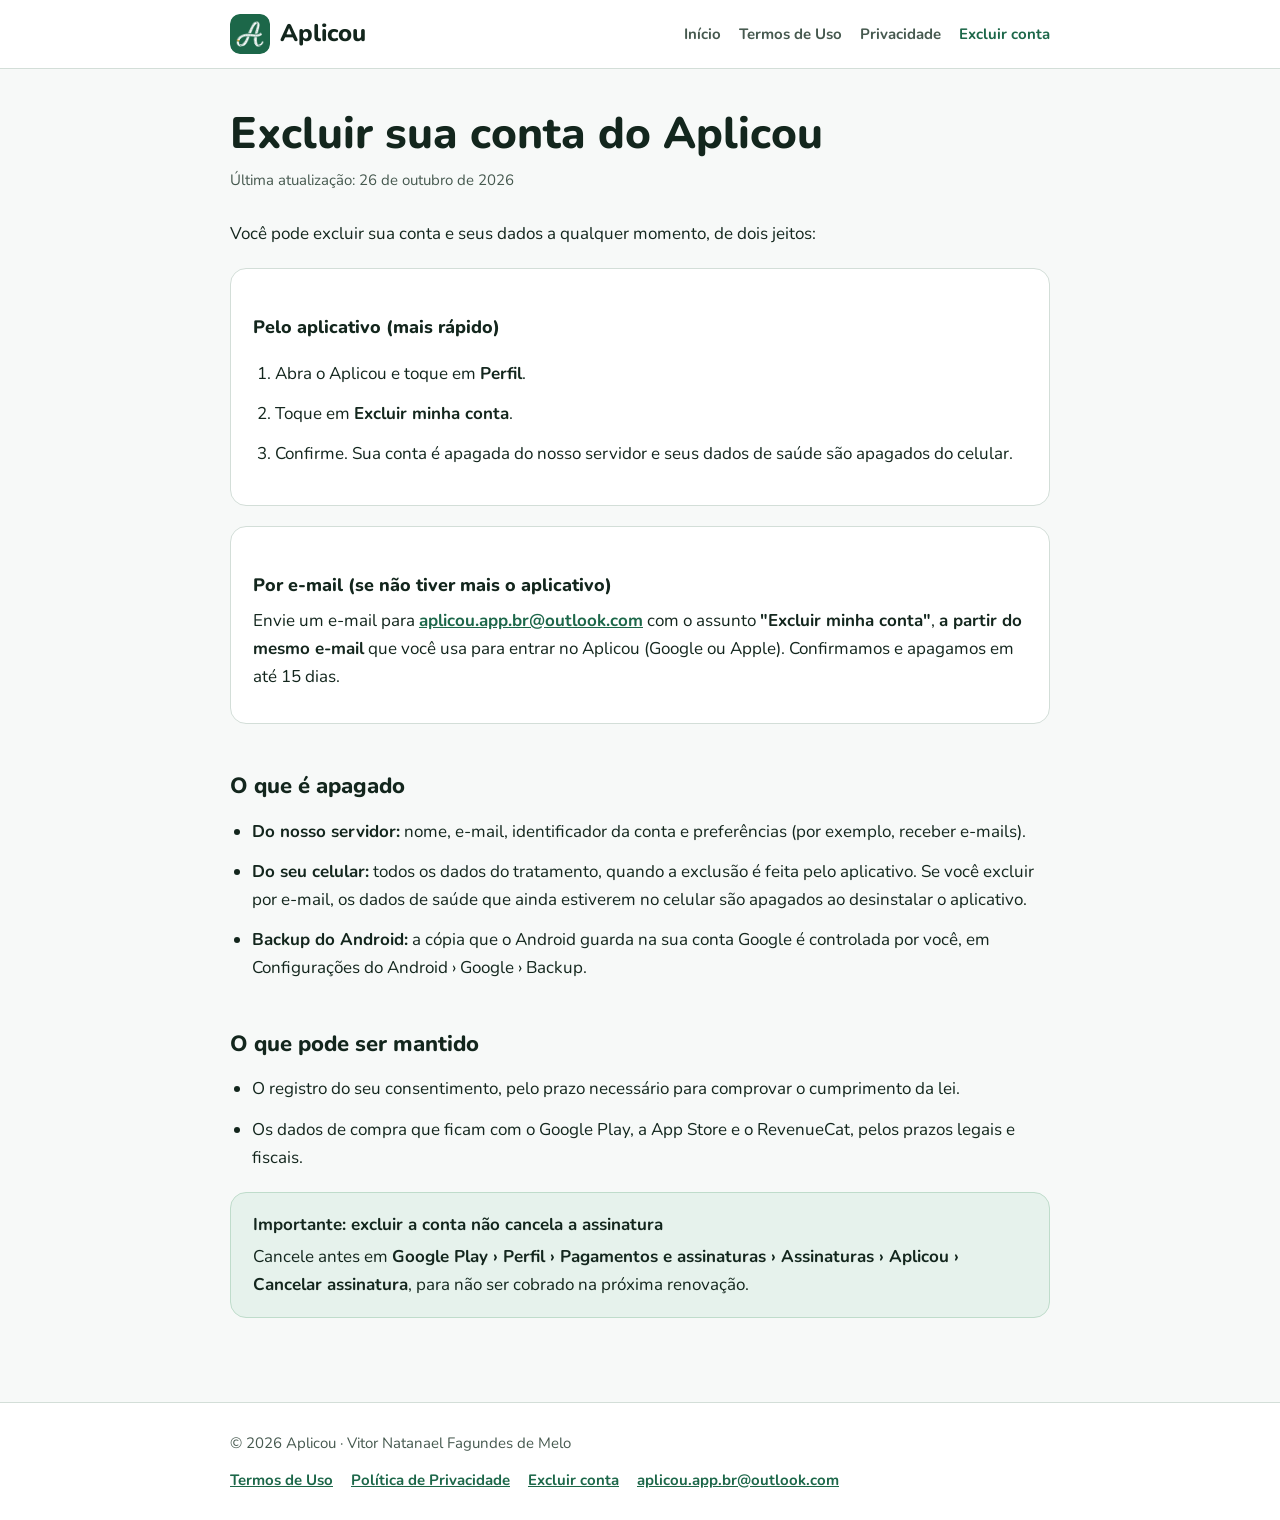
==== excluir-conta/index.html @ f7621bf8 "Add files via upload" ====
<!doctype html>
<html lang="pt-BR">
<head>
<meta charset="utf-8">
<meta name="viewport" content="width=device-width, initial-scale=1">
<title>Excluir conta – Aplicou</title>
<meta name="description" content="Como excluir sua conta e seus dados do Aplicou.">
<link rel="icon" type="image/png" sizes="32x32" href="../img/favicon-32.png">
<link rel="apple-touch-icon" href="../img/apple-touch-icon.png">
<meta name="theme-color" content="#1C6749">
<link rel="preconnect" href="https://fonts.googleapis.com">
<link rel="preconnect" href="https://fonts.gstatic.com" crossorigin>
<link href="https://fonts.googleapis.com/css2?family=Nunito:wght@400;700;800&display=swap" rel="stylesheet">
<link rel="stylesheet" href="../estilo.css">
</head>
<body>
<header class="topo"><div class="caixa">
  <a class="marca" href=".././"><img src="../img/icone-192.png" alt="" width="40" height="40">Aplicou</a>
  <nav class="menu" aria-label="Páginas">
    <a href=".././">Início</a>
    <a href="../termos/">Termos de Uso</a>
    <a href="../privacidade/">Privacidade</a>
    <a href="../excluir-conta/" aria-current="page">Excluir conta</a>
  </nav>
</div></header>
<main><div class="caixa">

<h1>Excluir sua conta do Aplicou</h1>
<p class="data">Última atualização: 26 de outubro de 2026</p>
<p>Você pode excluir sua conta e seus dados a qualquer momento, de dois jeitos:</p>

<div class="cartao">
<h3>Pelo aplicativo (mais rápido)</h3>
<ol>
<li>Abra o Aplicou e toque em <strong>Perfil</strong>.</li>
<li>Toque em <strong>Excluir minha conta</strong>.</li>
<li>Confirme. Sua conta é apagada do nosso servidor e seus dados de saúde são apagados do celular.</li>
</ol>
</div>

<div class="cartao">
<h3>Por e-mail (se não tiver mais o aplicativo)</h3>
<p>Envie um e-mail para <a href="mailto:aplicou.app.br@outlook.com?subject=Excluir%20minha%20conta">aplicou.app.br@outlook.com</a> com o assunto <strong>"Excluir minha conta"</strong>, <strong>a partir do mesmo e-mail</strong> que você usa para entrar no Aplicou (Google ou Apple). Confirmamos e apagamos em até 15 dias.</p>
</div>

<h2>O que é apagado</h2>
<ul>
<li><strong>Do nosso servidor:</strong> nome, e-mail, identificador da conta e preferências (por exemplo, receber e-mails).</li>
<li><strong>Do seu celular:</strong> todos os dados do tratamento, quando a exclusão é feita pelo aplicativo. Se você excluir por e-mail, os dados de saúde que ainda estiverem no celular são apagados ao desinstalar o aplicativo.</li>
<li><strong>Backup do Android:</strong> a cópia que o Android guarda na sua conta Google é controlada por você, em Configurações do Android › Google › Backup.</li>
</ul>

<h2>O que pode ser mantido</h2>
<ul>
<li>O registro do seu consentimento, pelo prazo necessário para comprovar o cumprimento da lei.</li>
<li>Os dados de compra que ficam com o Google Play, a App Store e o RevenueCat, pelos prazos legais e fiscais.</li>
</ul>

<div class="destaque"><strong class="rotulo">Importante: excluir a conta não cancela a assinatura</strong>
Cancele antes em <strong>Google Play › Perfil › Pagamentos e assinaturas › Assinaturas › Aplicou › Cancelar assinatura</strong>, para não ser cobrado na próxima renovação.</div>

</div></main>
<footer class="rodape"><div class="caixa">
  <span>© 2026 Aplicou · Vitor Natanael Fagundes de Melo</span>
  <nav aria-label="Rodapé">
    <a href="../termos/">Termos de Uso</a>
    <a href="../privacidade/">Política de Privacidade</a>
    <a href="../excluir-conta/">Excluir conta</a>
    <a href="mailto:aplicou.app.br@outlook.com">aplicou.app.br@outlook.com</a>
  </nav>
</div></footer>
</body>
</html>
---- estilo.css ----
:root{
  --verde:#1C6749;--verde-escuro:#14513A;--ambar:#F5A524;--tinta:#13261D;
  --menta:#E6F2EC;--gelo:#F7F9F8;--branco:#FFFFFF;--borda:#D3DED8;--suave:#46594F;
}
*{box-sizing:border-box}
html{-webkit-text-size-adjust:100%}
body{margin:0;background:var(--gelo);color:var(--tinta);font-family:'Nunito',system-ui,-apple-system,'Segoe UI',sans-serif;font-size:17px;line-height:1.65}
a{color:var(--verde);font-weight:700}
a:hover{color:var(--verde-escuro)}
a:focus-visible,button:focus-visible{outline:3px solid var(--ambar);outline-offset:2px;border-radius:6px}
.topo{background:var(--branco);border-bottom:1px solid var(--borda)}
.topo .caixa{display:flex;align-items:center;justify-content:space-between;gap:16px;padding-top:14px;padding-bottom:14px}
.marca{display:flex;align-items:center;gap:10px;text-decoration:none;color:var(--tinta);font-weight:800;font-size:24px}
.marca img{width:40px;height:40px;border-radius:10px}
.menu{display:flex;gap:18px;flex-wrap:wrap;font-size:15px}
.menu a{text-decoration:none;color:var(--suave);font-weight:700}
.menu a[aria-current="page"]{color:var(--verde)}
.caixa{max-width:860px;margin:0 auto;padding-left:20px;padding-right:20px}
main .caixa{padding-top:40px;padding-bottom:64px}
h1{font-size:clamp(30px,6vw,44px);line-height:1.15;font-weight:800;margin:0 0 8px}
h2{font-size:22px;line-height:1.3;font-weight:800;margin:40px 0 10px;padding-top:8px}
h3{font-size:18px;font-weight:800;margin:24px 0 6px}
p,li{margin:0 0 12px}
ul,ol{padding-left:22px}
.data{color:var(--suave);font-size:15px;margin-bottom:28px}
.cartao{background:var(--branco);border:1px solid var(--borda);border-radius:16px;padding:20px 22px;margin:20px 0}
.destaque{background:var(--menta);border:1px solid #BFDCCB;border-radius:16px;padding:18px 22px;margin:20px 0}
.destaque .rotulo{display:block;margin-bottom:4px}
.indice{columns:2;column-gap:28px;padding-left:20px;margin:0}
.indice li{margin-bottom:6px;break-inside:avoid}
table{width:100%;border-collapse:collapse;background:var(--branco);border-radius:12px;overflow:hidden;font-size:15px;margin:16px 0}
th,td{text-align:left;padding:12px 14px;border-bottom:1px solid var(--borda);vertical-align:top}
th{background:var(--menta);font-weight:800}
.tabela{overflow-x:auto}
.rodape{border-top:1px solid var(--borda);background:var(--branco);font-size:15px;color:var(--suave)}
.rodape .caixa{padding-top:28px;padding-bottom:28px;display:flex;flex-wrap:wrap;gap:12px 24px;justify-content:space-between}
.rodape nav{display:flex;flex-wrap:wrap;gap:8px 18px}
/* início */
.heroi{text-align:center;padding:56px 0 24px}
.heroi img{width:112px;height:112px;border-radius:28px;box-shadow:0 12px 32px rgba(28,103,73,.25)}
.heroi h1{font-size:clamp(40px,9vw,64px);color:var(--verde);margin:20px 0 6px}
.heroi p.frase{font-size:clamp(20px,4vw,24px);font-weight:700;margin:0 0 24px}
.selo{display:inline-block;background:var(--tinta);color:var(--branco);font-weight:800;padding:14px 26px;border-radius:999px;font-size:17px}
.recursos{display:grid;grid-template-columns:repeat(2,minmax(0,1fr));gap:16px;margin:40px 0}
.recursos .cartao{margin:0}
.recursos h3{margin-top:0}
.aviso-medico{font-size:15px;color:var(--suave);text-align:center;max-width:640px;margin:24px auto 0}
@media (max-width:600px){
  body{font-size:16px}
  .indice{columns:1}
  .recursos{grid-template-columns:1fr}
  .topo .caixa{flex-direction:column;align-items:flex-start;gap:8px}
  main .caixa{padding-top:28px}
}
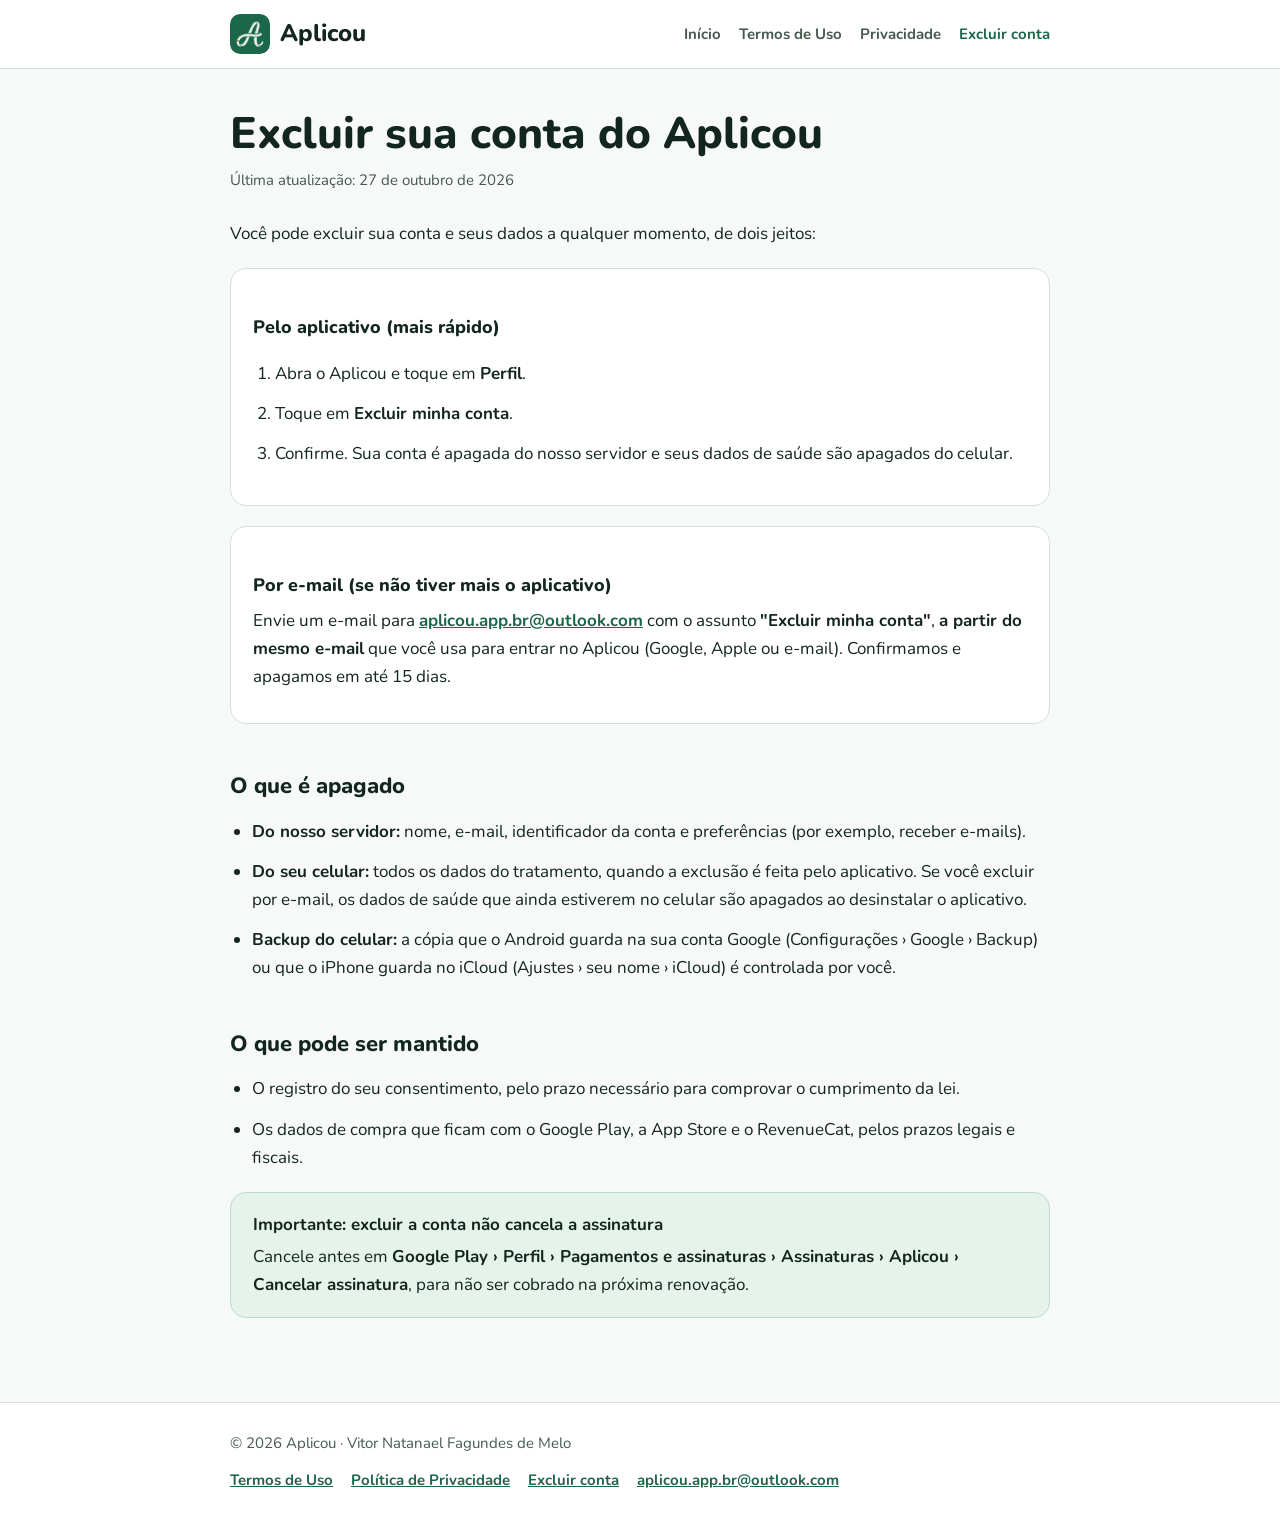
==== commit 99e63e6e: "Update index.htmlExcluir conta: login por e-mail e backup do iCloud" ====
--- a/excluir-conta/index.html
+++ b/excluir-conta/index.html
@@ -26,7 +26,7 @@
 <main><div class="caixa">
 
 <h1>Excluir sua conta do Aplicou</h1>
-<p class="data">Última atualização: 26 de outubro de 2026</p>
+<p class="data">Última atualização: 27 de outubro de 2026</p>
 <p>Você pode excluir sua conta e seus dados a qualquer momento, de dois jeitos:</p>
 
 <div class="cartao">
@@ -40,14 +40,14 @@
 
 <div class="cartao">
 <h3>Por e-mail (se não tiver mais o aplicativo)</h3>
-<p>Envie um e-mail para <a href="mailto:aplicou.app.br@outlook.com?subject=Excluir%20minha%20conta">aplicou.app.br@outlook.com</a> com o assunto <strong>"Excluir minha conta"</strong>, <strong>a partir do mesmo e-mail</strong> que você usa para entrar no Aplicou (Google ou Apple). Confirmamos e apagamos em até 15 dias.</p>
+<p>Envie um e-mail para <a href="mailto:aplicou.app.br@outlook.com?subject=Excluir%20minha%20conta">aplicou.app.br@outlook.com</a> com o assunto <strong>"Excluir minha conta"</strong>, <strong>a partir do mesmo e-mail</strong> que você usa para entrar no Aplicou (Google, Apple ou e-mail). Confirmamos e apagamos em até 15 dias.</p>
 </div>
 
 <h2>O que é apagado</h2>
 <ul>
 <li><strong>Do nosso servidor:</strong> nome, e-mail, identificador da conta e preferências (por exemplo, receber e-mails).</li>
 <li><strong>Do seu celular:</strong> todos os dados do tratamento, quando a exclusão é feita pelo aplicativo. Se você excluir por e-mail, os dados de saúde que ainda estiverem no celular são apagados ao desinstalar o aplicativo.</li>
-<li><strong>Backup do Android:</strong> a cópia que o Android guarda na sua conta Google é controlada por você, em Configurações do Android › Google › Backup.</li>
+<li><strong>Backup do celular:</strong> a cópia que o Android guarda na sua conta Google (Configurações › Google › Backup) ou que o iPhone guarda no iCloud (Ajustes › seu nome › iCloud) é controlada por você.</li>
 </ul>
 
 <h2>O que pode ser mantido</h2>
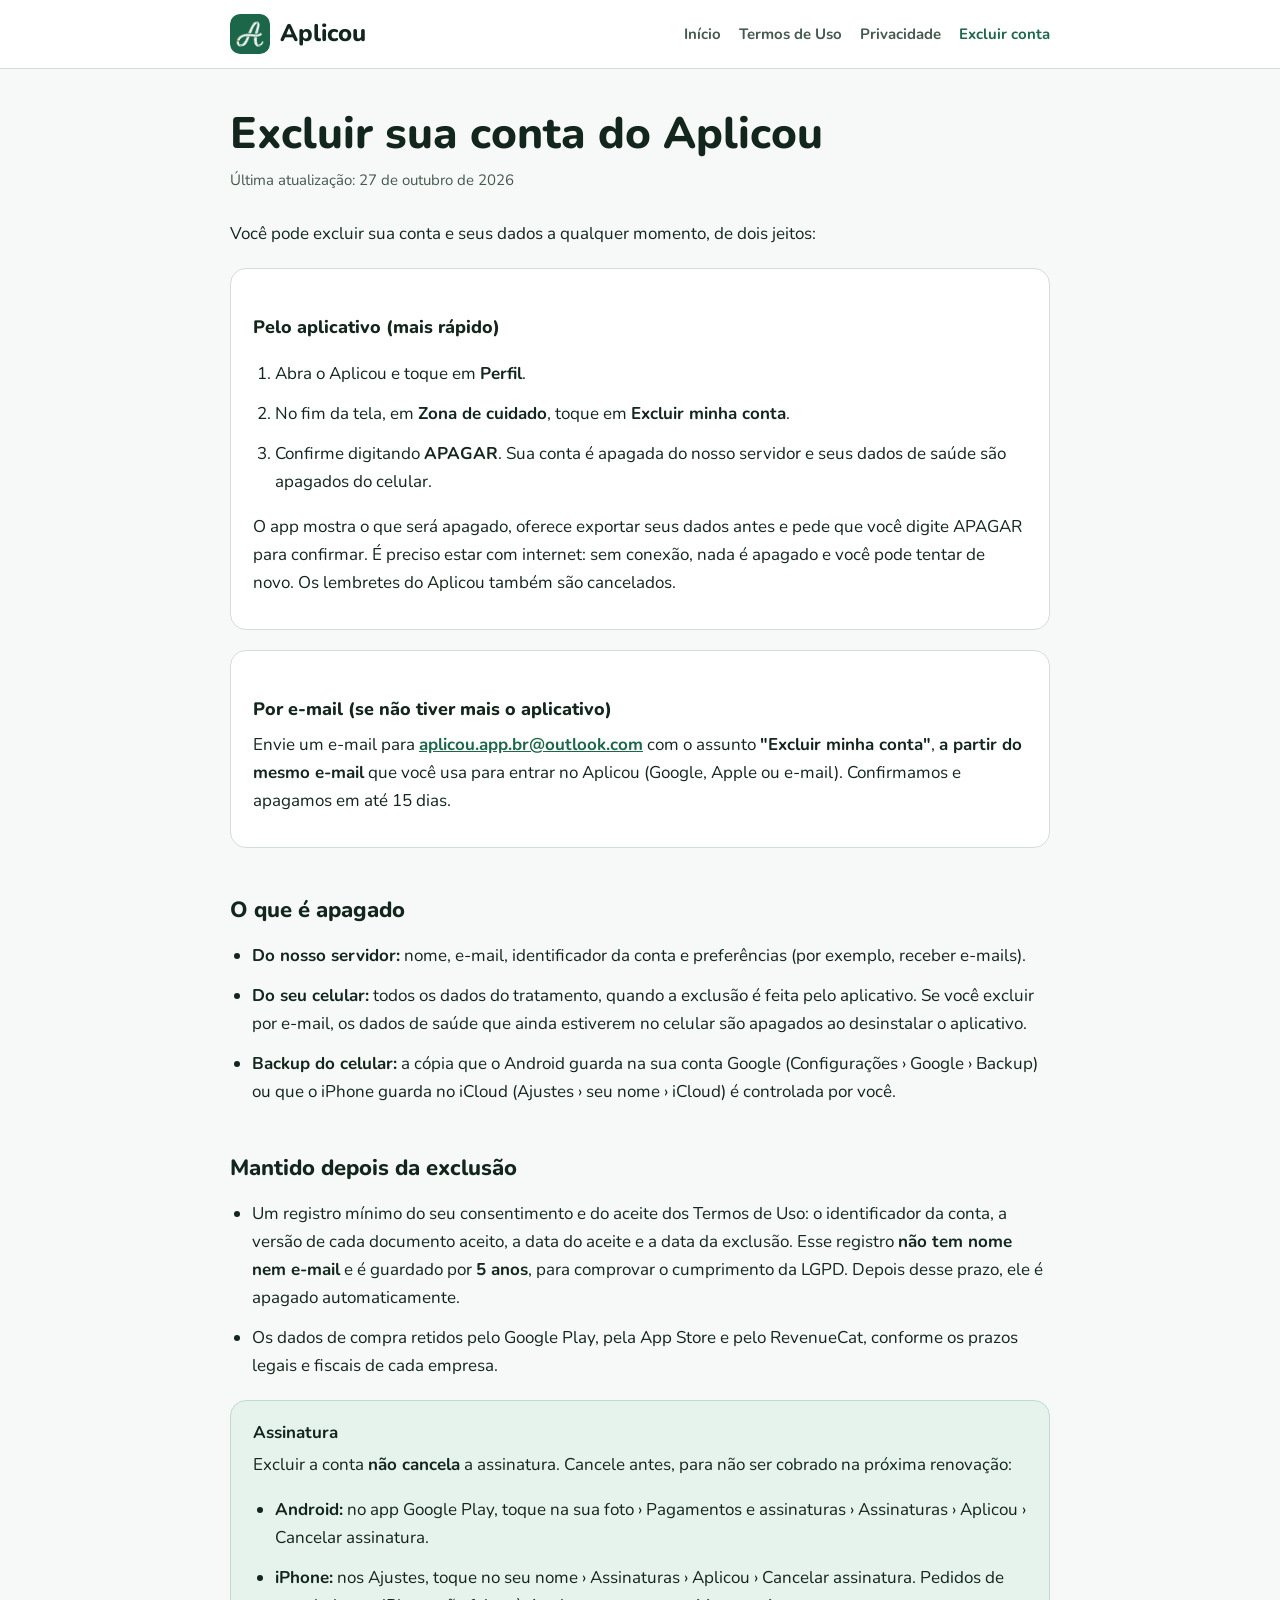
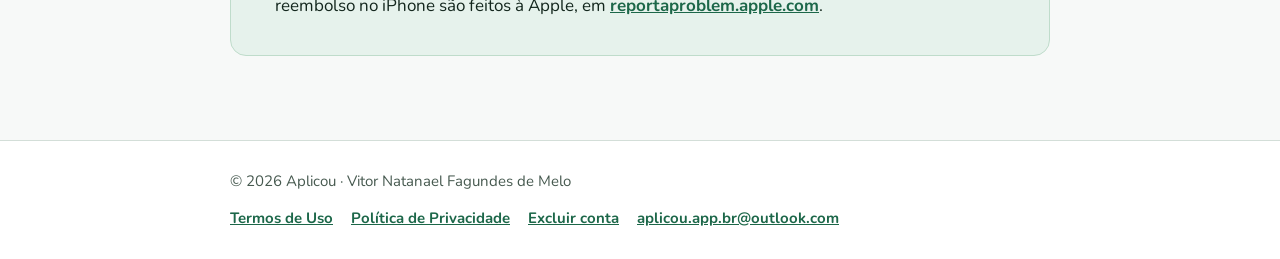
==== commit 475c2ab1: "Excluir conta: registro de consentimento por 5 anos e cancelamento no iPhone" ====
--- a/excluir-conta/index.html
+++ b/excluir-conta/index.html
@@ -33,9 +33,10 @@
 <h3>Pelo aplicativo (mais rápido)</h3>
 <ol>
 <li>Abra o Aplicou e toque em <strong>Perfil</strong>.</li>
-<li>Toque em <strong>Excluir minha conta</strong>.</li>
-<li>Confirme. Sua conta é apagada do nosso servidor e seus dados de saúde são apagados do celular.</li>
+<li>No fim da tela, em <strong>Zona de cuidado</strong>, toque em <strong>Excluir minha conta</strong>.</li>
+<li>Confirme digitando <strong>APAGAR</strong>. Sua conta é apagada do nosso servidor e seus dados de saúde são apagados do celular.</li>
 </ol>
+<p>O app mostra o que será apagado, oferece exportar seus dados antes e pede que você digite APAGAR para confirmar. É preciso estar com internet: sem conexão, nada é apagado e você pode tentar de novo. Os lembretes do Aplicou também são cancelados.</p>
 </div>
 
 <div class="cartao">
@@ -50,14 +51,18 @@
 <li><strong>Backup do celular:</strong> a cópia que o Android guarda na sua conta Google (Configurações › Google › Backup) ou que o iPhone guarda no iCloud (Ajustes › seu nome › iCloud) é controlada por você.</li>
 </ul>
 
-<h2>O que pode ser mantido</h2>
+<h2>Mantido depois da exclusão</h2>
 <ul>
-<li>O registro do seu consentimento, pelo prazo necessário para comprovar o cumprimento da lei.</li>
-<li>Os dados de compra que ficam com o Google Play, a App Store e o RevenueCat, pelos prazos legais e fiscais.</li>
+<li>Um registro mínimo do seu consentimento e do aceite dos Termos de Uso: o identificador da conta, a versão de cada documento aceito, a data do aceite e a data da exclusão. Esse registro <strong>não tem nome nem e-mail</strong> e é guardado por <strong>5 anos</strong>, para comprovar o cumprimento da LGPD. Depois desse prazo, ele é apagado automaticamente.</li>
+<li>Os dados de compra retidos pelo Google Play, pela App Store e pelo RevenueCat, conforme os prazos legais e fiscais de cada empresa.</li>
 </ul>
 
-<div class="destaque"><strong class="rotulo">Importante: excluir a conta não cancela a assinatura</strong>
-Cancele antes em <strong>Google Play › Perfil › Pagamentos e assinaturas › Assinaturas › Aplicou › Cancelar assinatura</strong>, para não ser cobrado na próxima renovação.</div>
+<div class="destaque"><strong class="rotulo">Assinatura</strong>
+Excluir a conta <strong>não cancela</strong> a assinatura. Cancele antes, para não ser cobrado na próxima renovação:
+<ul>
+<li><strong>Android:</strong> no app Google Play, toque na sua foto › Pagamentos e assinaturas › Assinaturas › Aplicou › Cancelar assinatura.</li>
+<li><strong>iPhone:</strong> nos Ajustes, toque no seu nome › Assinaturas › Aplicou › Cancelar assinatura. Pedidos de reembolso no iPhone são feitos à Apple, em <a href="https://reportaproblem.apple.com">reportaproblem.apple.com</a>.</li>
+</ul></div>
 
 </div></main>
 <footer class="rodape"><div class="caixa">
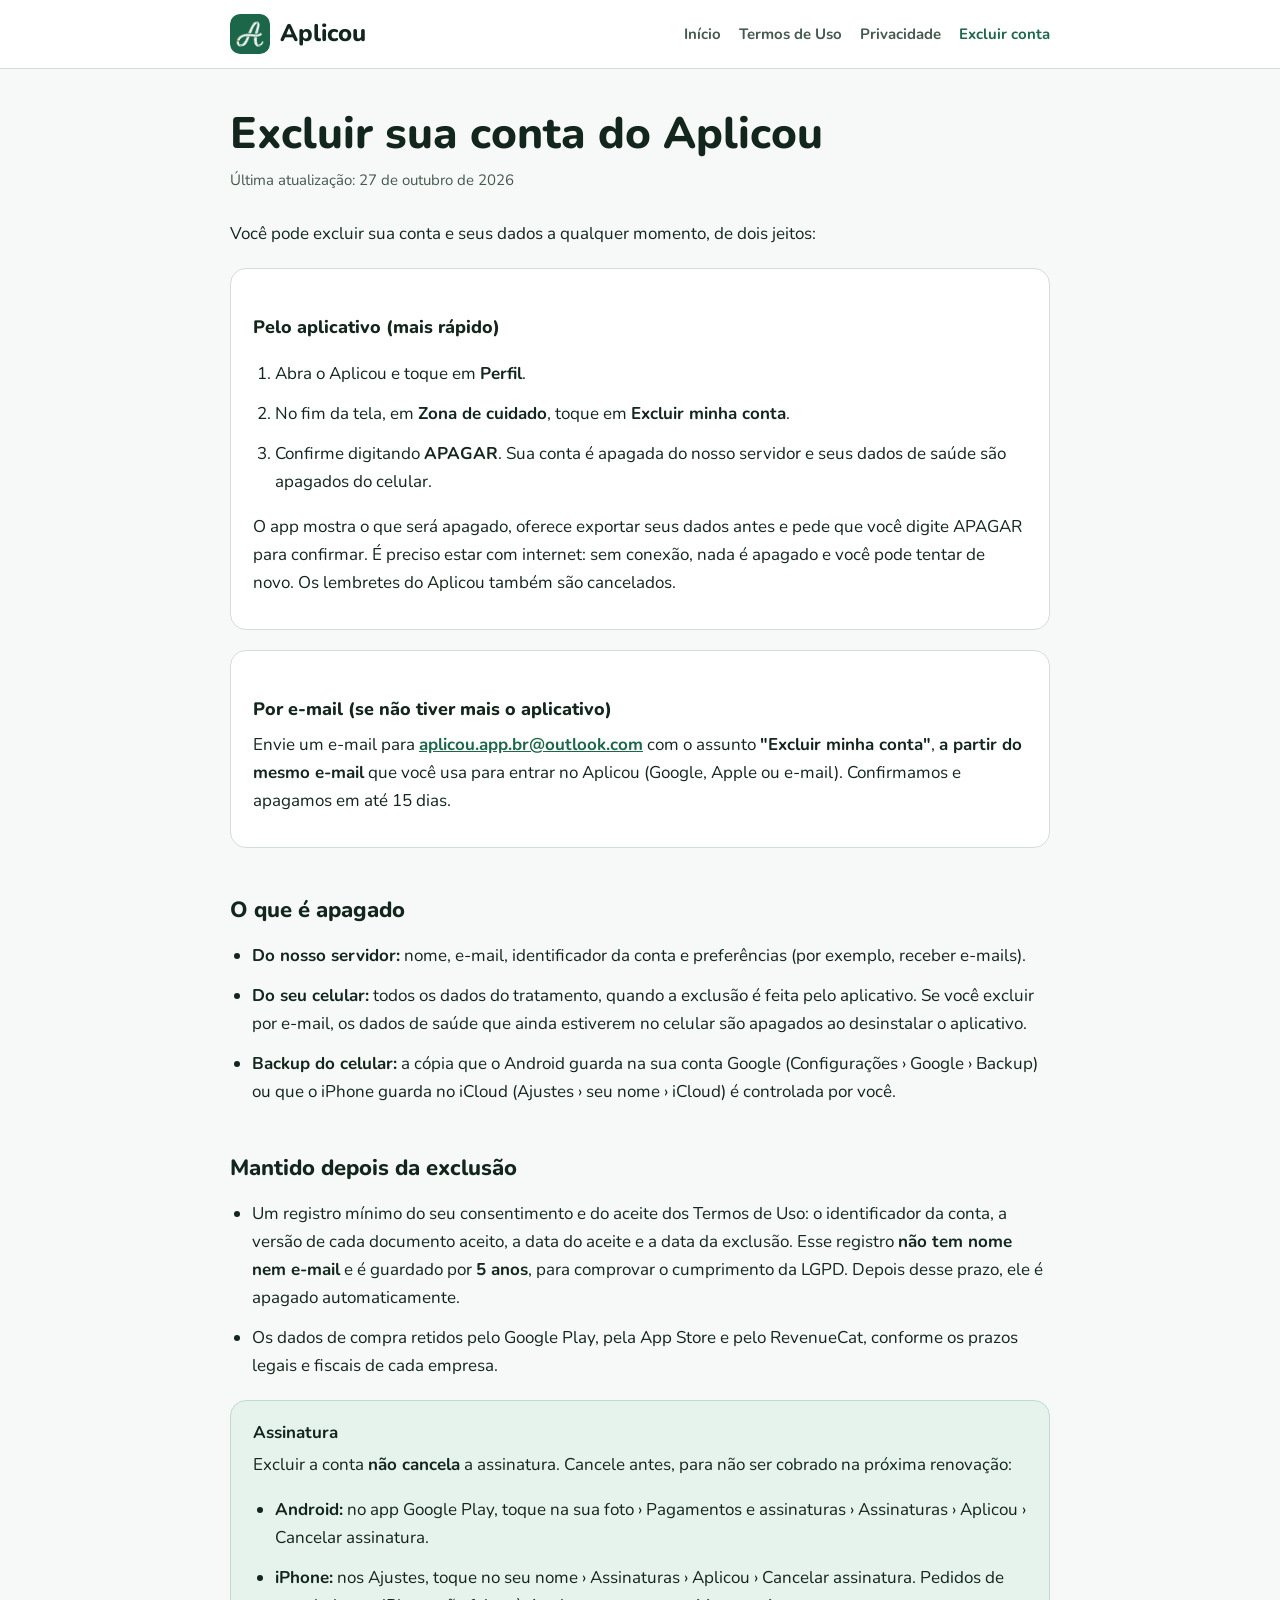
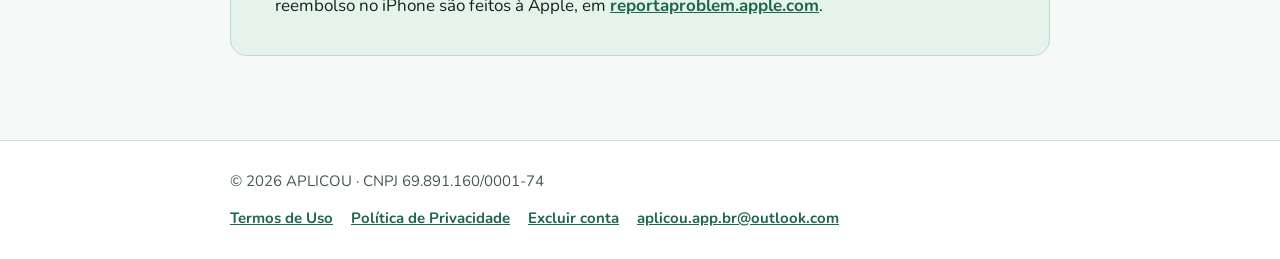
==== commit 54debe89: "Site: identifica a empresa APLICOU e o CNPJ 69.891.160/0001-74 Co-Authored-By: Claude Opus 5.5 <nore" ====
--- a/excluir-conta/index.html
+++ b/excluir-conta/index.html
@@ -66,7 +66,7 @@
 
 </div></main>
 <footer class="rodape"><div class="caixa">
-  <span>© 2026 Aplicou · Vitor Natanael Fagundes de Melo</span>
+  <span>© 2026 APLICOU · CNPJ 69.891.160/0001-74</span>
   <nav aria-label="Rodapé">
     <a href="../termos/">Termos de Uso</a>
     <a href="../privacidade/">Política de Privacidade</a>
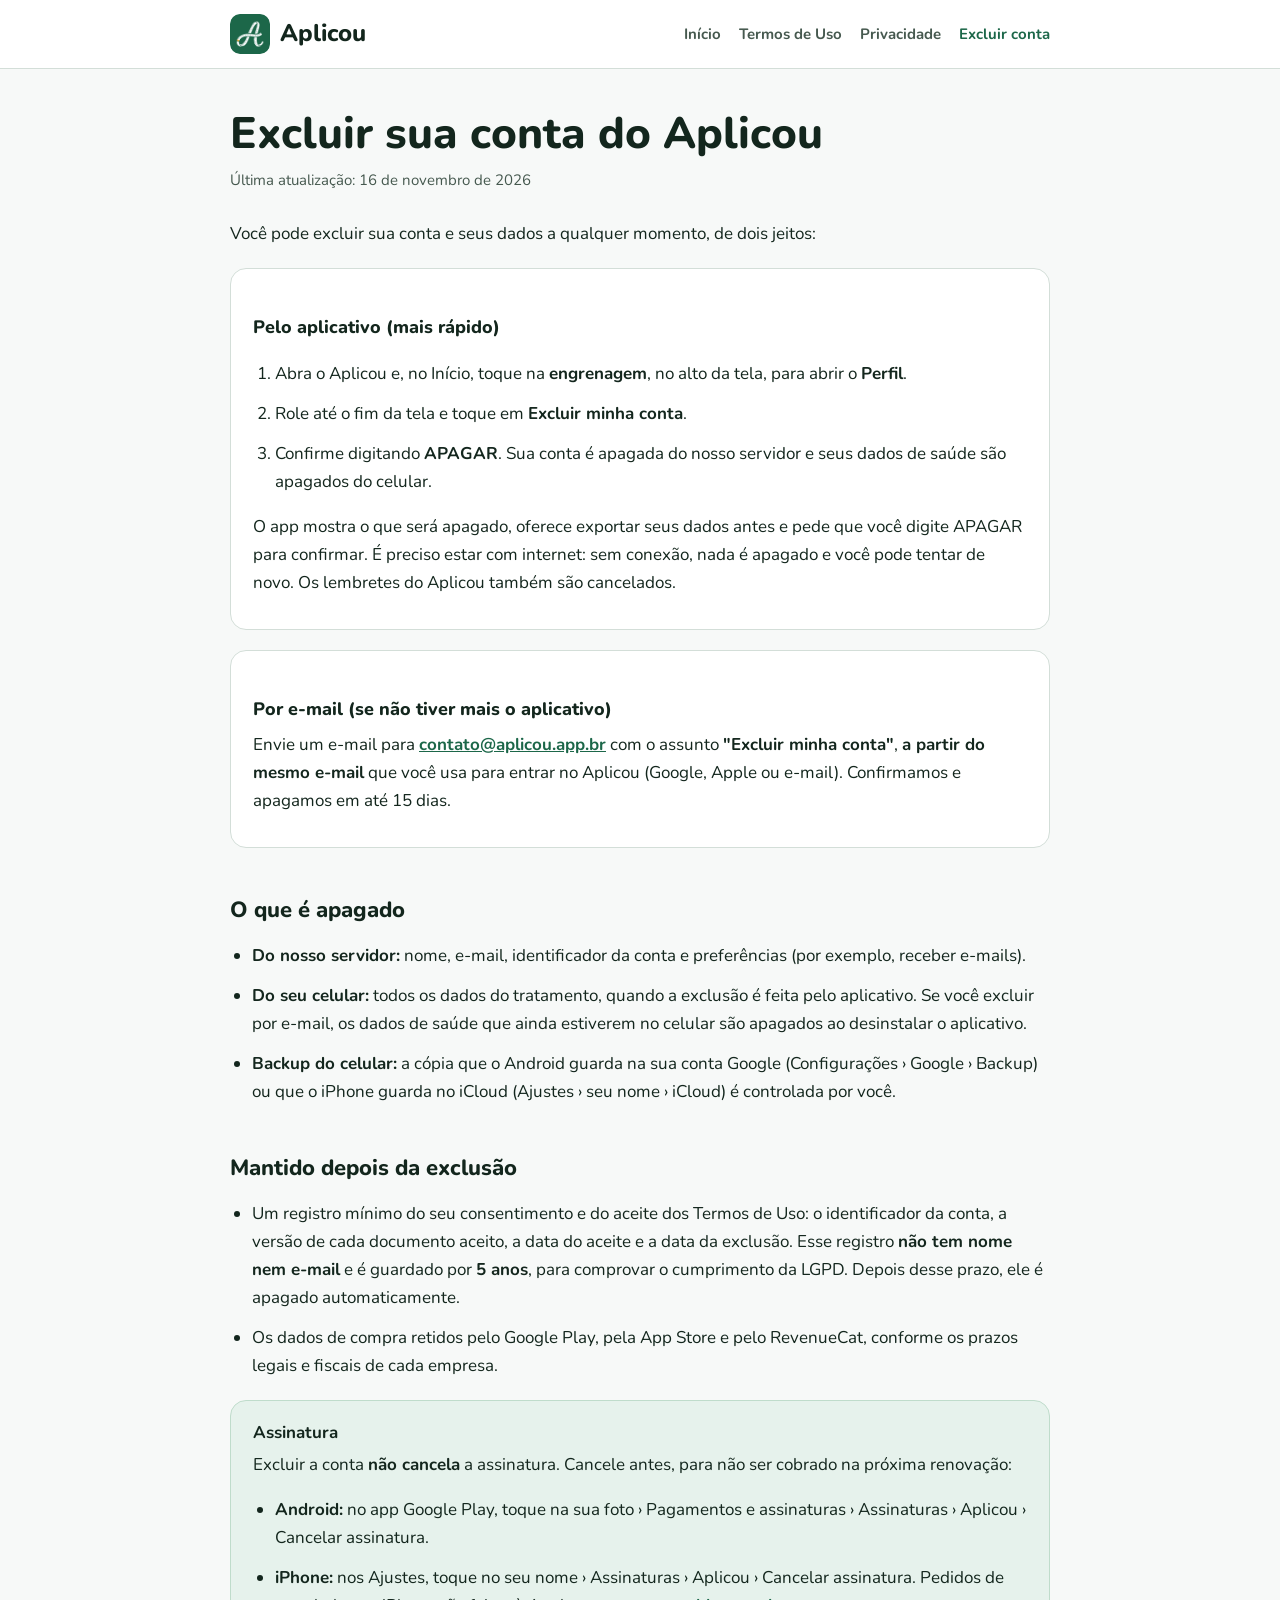
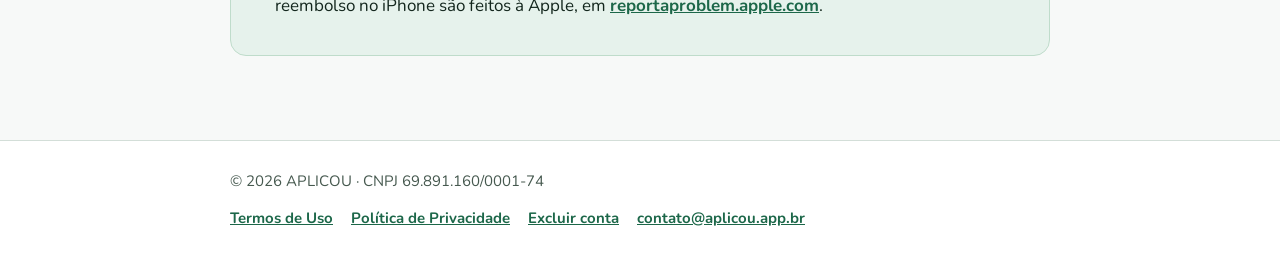
==== commit b7df7e29: "Site: e-mail único de contato, Termos para iPhone e Android e aviso de que não é dispositivo médico " ====
--- a/excluir-conta/index.html
+++ b/excluir-conta/index.html
@@ -26,14 +26,14 @@
 <main><div class="caixa">
 
 <h1>Excluir sua conta do Aplicou</h1>
-<p class="data">Última atualização: 27 de outubro de 2026</p>
+<p class="data">Última atualização: 16 de novembro de 2026</p>
 <p>Você pode excluir sua conta e seus dados a qualquer momento, de dois jeitos:</p>
 
 <div class="cartao">
 <h3>Pelo aplicativo (mais rápido)</h3>
 <ol>
-<li>Abra o Aplicou e toque em <strong>Perfil</strong>.</li>
-<li>No fim da tela, em <strong>Zona de cuidado</strong>, toque em <strong>Excluir minha conta</strong>.</li>
+<li>Abra o Aplicou e, no Início, toque na <strong>engrenagem</strong>, no alto da tela, para abrir o <strong>Perfil</strong>.</li>
+<li>Role até o fim da tela e toque em <strong>Excluir minha conta</strong>.</li>
 <li>Confirme digitando <strong>APAGAR</strong>. Sua conta é apagada do nosso servidor e seus dados de saúde são apagados do celular.</li>
 </ol>
 <p>O app mostra o que será apagado, oferece exportar seus dados antes e pede que você digite APAGAR para confirmar. É preciso estar com internet: sem conexão, nada é apagado e você pode tentar de novo. Os lembretes do Aplicou também são cancelados.</p>
@@ -41,7 +41,7 @@
 
 <div class="cartao">
 <h3>Por e-mail (se não tiver mais o aplicativo)</h3>
-<p>Envie um e-mail para <a href="mailto:aplicou.app.br@outlook.com?subject=Excluir%20minha%20conta">aplicou.app.br@outlook.com</a> com o assunto <strong>"Excluir minha conta"</strong>, <strong>a partir do mesmo e-mail</strong> que você usa para entrar no Aplicou (Google, Apple ou e-mail). Confirmamos e apagamos em até 15 dias.</p>
+<p>Envie um e-mail para <a href="mailto:contato@aplicou.app.br?subject=Excluir%20minha%20conta">contato@aplicou.app.br</a> com o assunto <strong>"Excluir minha conta"</strong>, <strong>a partir do mesmo e-mail</strong> que você usa para entrar no Aplicou (Google, Apple ou e-mail). Confirmamos e apagamos em até 15 dias.</p>
 </div>
 
 <h2>O que é apagado</h2>
@@ -71,7 +71,7 @@
     <a href="../termos/">Termos de Uso</a>
     <a href="../privacidade/">Política de Privacidade</a>
     <a href="../excluir-conta/">Excluir conta</a>
-    <a href="mailto:aplicou.app.br@outlook.com">aplicou.app.br@outlook.com</a>
+    <a href="mailto:contato@aplicou.app.br">contato@aplicou.app.br</a>
   </nav>
 </div></footer>
 </body>
